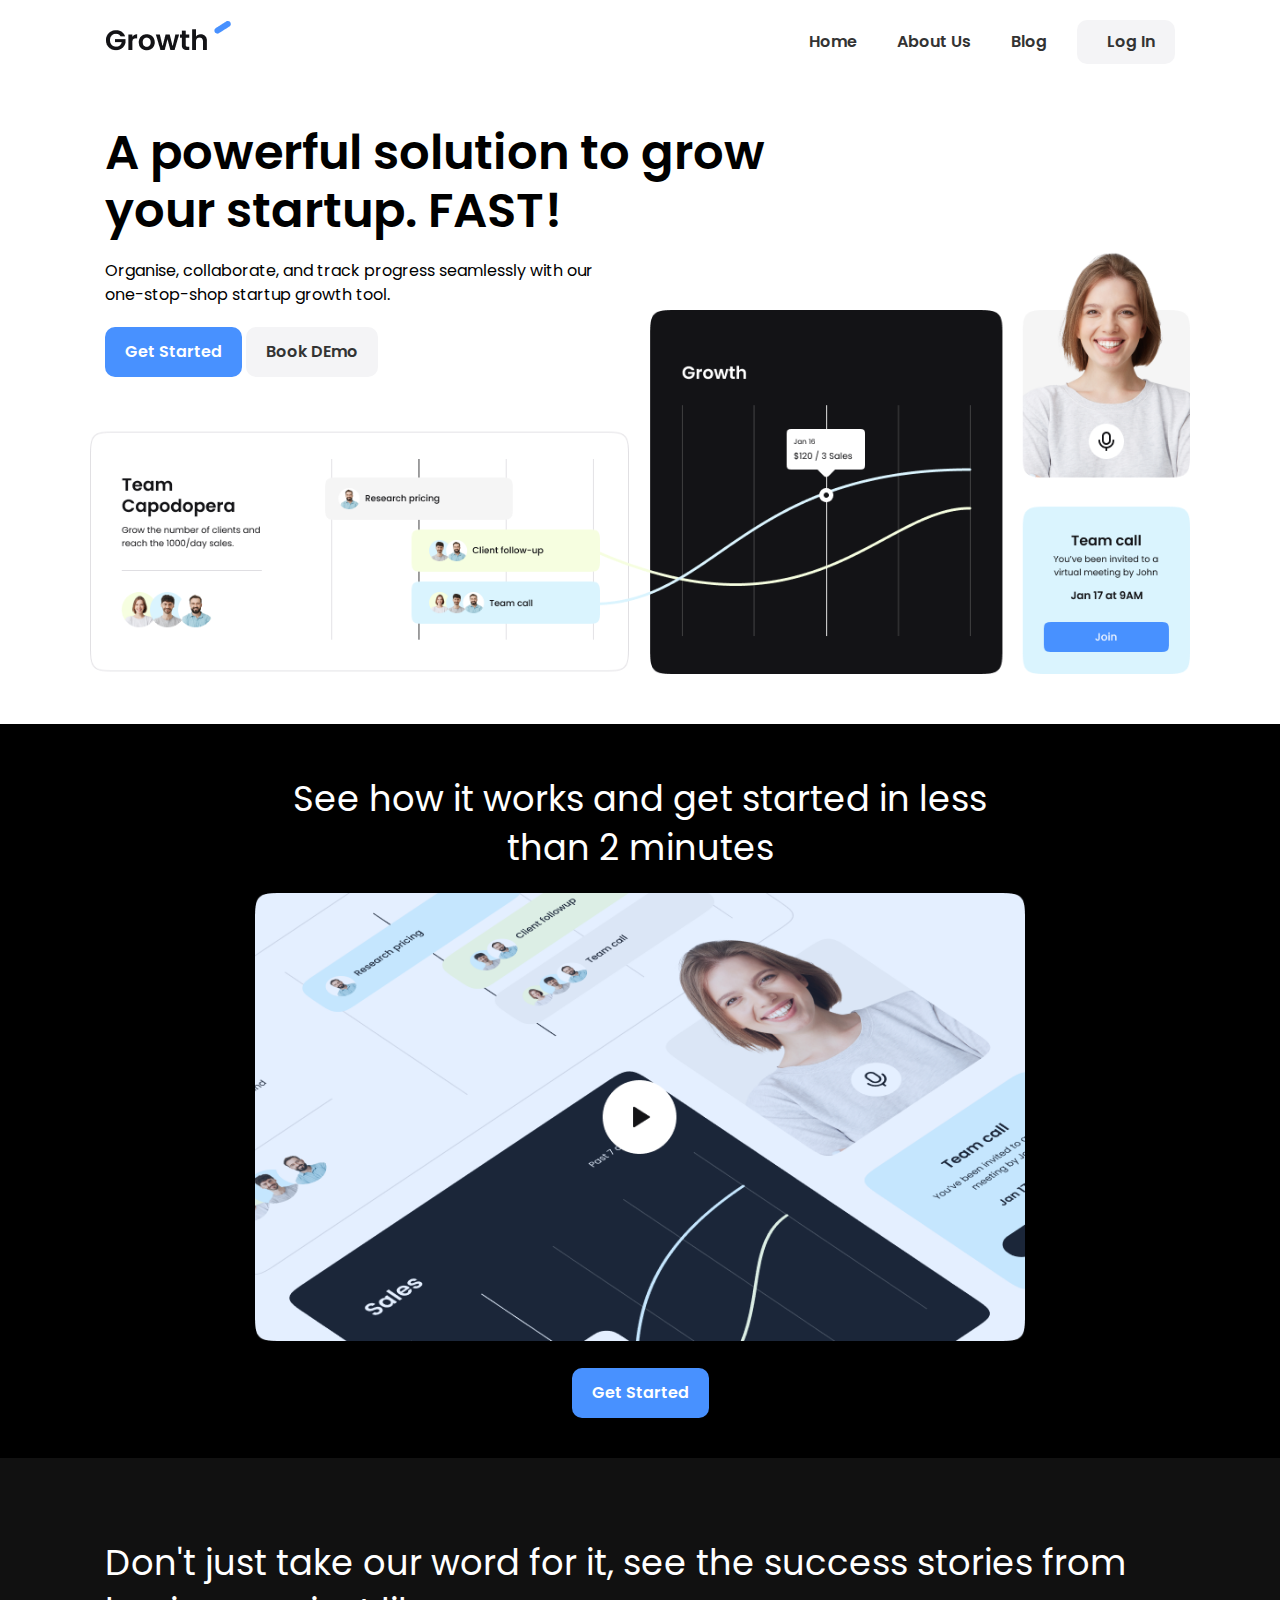
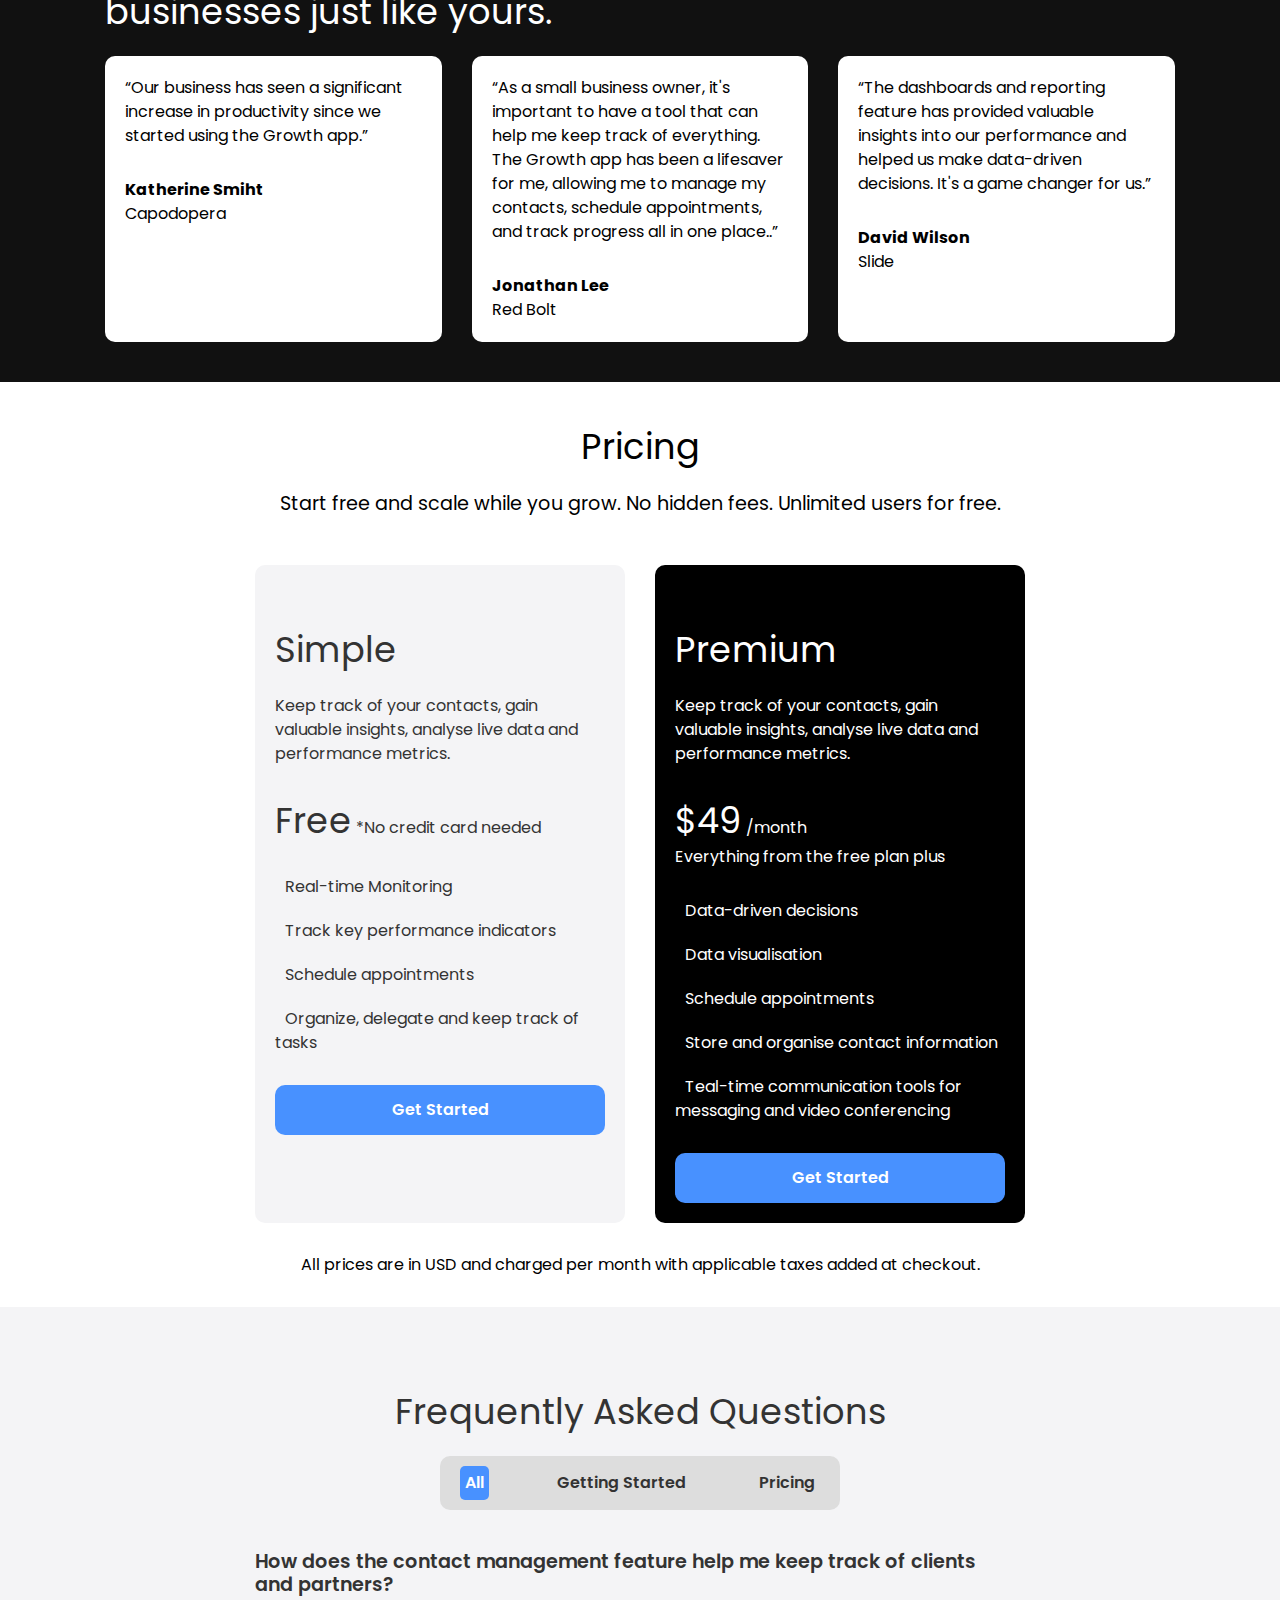
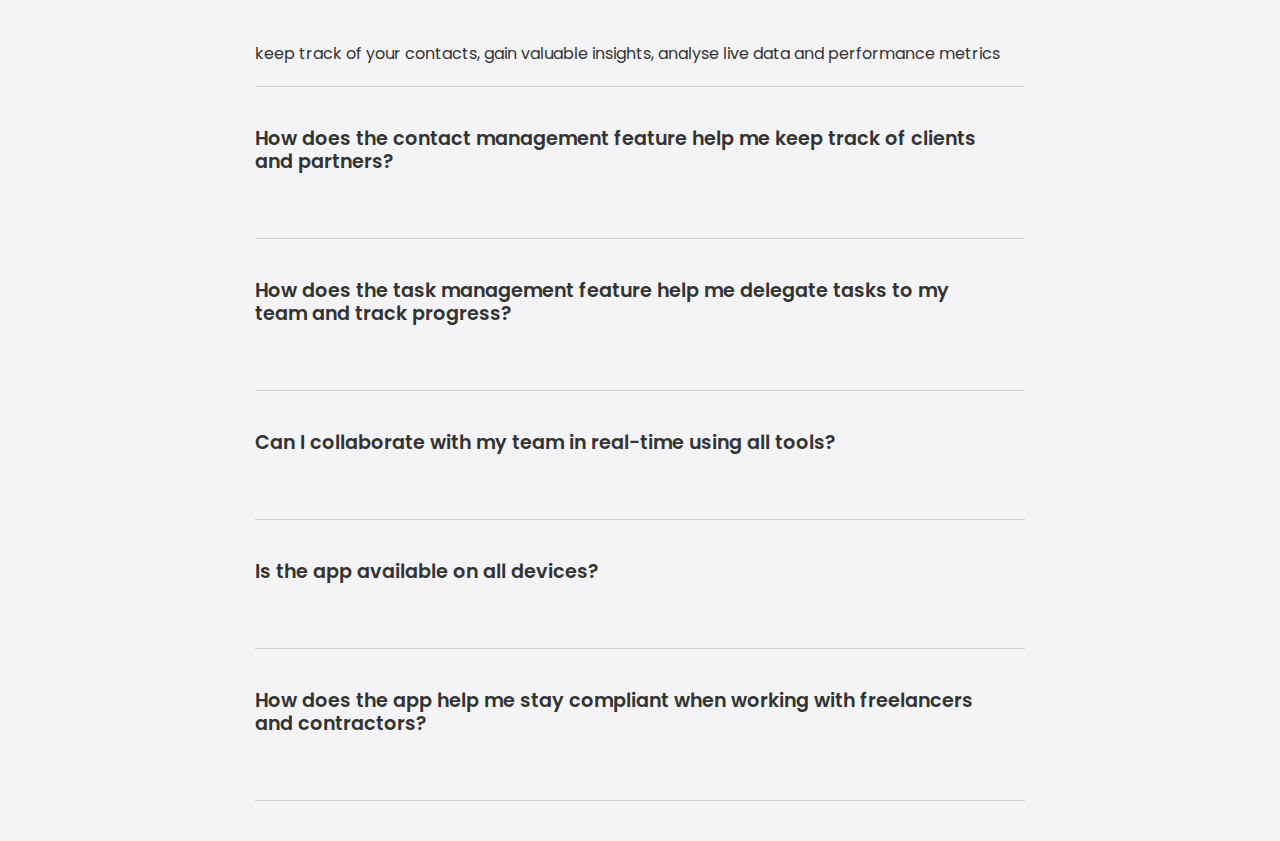
==== index.html @ cf457ae7 "did add FAQ sectin" ====
<!DOCTYPE html>
<html lang="en">
<head>
    <meta charset="UTF-8">
    <meta name="viewport" content="width=device-width, initial-scale=1.0">
    <title>Growth App</title>
    <link rel="preconnect" href="https://fonts.googleapis.com">
<link rel="preconnect" href="https://fonts.gstatic.com" crossorigin>
<link href="https://fonts.googleapis.com/css2?family=Poppins:ital,wght@0,100;0,200;0,
300;0,400;0,500;0,600;0,700;0,800;0,900;1,100;1,200;1,300;1,400;1,500;1,600;1,700;1,
800;1,900&display=swap" rel="stylesheet">
<link rel="stylesheet" href="https://cdnjs.cloudflare.com/ajax/libs/font-awesome/6.6.0/css/all.min.css"
 integrity="sha512-Kc323vGBEqzTmouAECnVceyQqyqdsSiqLQISBL29aUW4U/M7pSPA/gEUZQqv1cwx4OnYxTxve5UMg5GT6L4JJg
 ==" crossorigin="anonymous" referrerpolicy="no-referrer" />
    <link rel="stylesheet" href="css/style.css">
    <link rel="shortcut icon" href="images/favicon.ico" type="image/x-icon"/>
</head>
<body>
    <nav class="navbar">
        <div class="container">
            <div class="logo">
                <a href="index.html">
                    <img src="images/logo.png" alt="logo"/>
                </a>
            </div>
            <main class="main-menu">
                <ul>
                    <li>
                        <a href="index.html">Home</a>
                    </li>
                    <li>
                        <a href="#">About Us</a>
                    </li>
                    <li>
                        <a href="#">Blog</a>
                    </li>
                    <li>
                        <a class="btn" href="#">
                        <i class="fas fa-user"></i>Log In
                    </a>
                    </li>
                </ul>
            </main>
        </div>
    </nav>

    <!-- Hero -->

    <section class="hero">
        <div class="container">
            <div class="hero-content">
                <h1 class="hero-heading text-xxl">
                    A powerful solution to grow your startup. FAST!
                </h1>
                <p class="hero-text">
                    Organise, collaborate, and track progress seamlessly 
                    with our one-stop-shop startup growth tool.
                </p>

                <div class="hero-buttons">
                    <a href="#" class="btn btn-primary">Get Started</a>
                    <a href="#" class="btn "> <i class="fas fa-laptop"></i>Book DEmo</a>

                </div>
            </div>
        </div>
    </section>

    <!-- Video section -->

    <section class="video bg-black">
        <div class="container-sm">
            <h2 class="video-heading text-xl text-center">
                See how it works and get started in less than
                2 minutes
            </h2>
            <div class="video-content">
                <a href="#">
                    <img src="images/video-preview.png" alt="video"
                    class="video-preview"/>
                </a>
                <a href="#" class="a btn btn-primary">Get Started</a>
            </div>
        </div>
    </section>

    <!--testimonials  -->

    <section class="testimonials bg-dark">
        <div class="container">
            <h3 class="testimonials-heading text-xl">
                Don't just take our word for it, see the success 
                 stories from businesses just like yours.
            </h3>

            <div class="testimonials-grid">
                <div class="card">
                    <p>
                        “Our business has seen a significant increase in
                         productivity since we started using the Growth app.”
                    </p>

                    <p>Katherine Smiht</p>
                    <p>Capodopera</p>
                </div>
                <div class="card">
                    <p>
                        “As a small business owner, it's important to have a tool that
                         can help me keep track of everything. The Growth app has been 
                         a lifesaver for me, allowing me to manage my contacts, schedule
                          appointments, and track progress all in one place..”
                    </p>

                    <p>Jonathan Lee</p>
                    <p>Red Bolt</p>
                </div>
                <div class="card">
                    <p>
                        “The dashboards and reporting feature has provided valuable insights 
                        into our performance and helped us make data-driven decisions. It's a
                         game changer for us.”
                    </p>

                    <p>David Wilson</p>
                    <p>Slide</p>
                </div>

            </div>


        </div>
    </section>

    <!-- Pricing section -->

    <section class="pricing">
        <div class="container-sm">
            <h3 class="pricing-heading text-xl text-center">
                Pricing
            </h3>
            <p class="pricing-subheading text-md text-center">
                Start free and scale while you grow. No hidden fees.
                 Unlimited users for free.
            </p>
            <div class="pricing-grid">
                <!-- pricing 1 -->
                 <div class="card bg-light">
                    <div class="pricing-card-header">
                        <h4 class="pricing-heading text-xl">
                            Simple
                        </h4>
                        <p class="pricing-card-subheading">
                            Keep track of your contacts, gain 
                            valuable insights, analyse live data 
                            and performance metrics.
                        </p>
                        <p class="pricing-card-price">
                            <span class="text-xl">Free</span>
                            *No credit card needed
                        </p>

                    </div>

                    <div class="pricing-card-body">
                        <ul>
                            <li>
                                <i class="fas fa-check"></i>
                                Real-time Monitoring
                            </li>
                            <li>
                                <i class="fas fa-check"></i>
                                Track key performance indicators                            </li>
                            <li>
                                <i class="fas fa-check"></i>
                                Schedule appointments                            </li>
                            <li>
                                <i class="fas fa-check"></i>
                                Organize, delegate and keep track of tasks                            </li>
                        
                        </ul>
                        <a href="#" class="btn btn-primary btn-block">
                            Get Started
                        </a>
                    </div>


                 </div>

                 <!-- pricing 2 -->

                 <div class="card bg-black">
                    <div class="pricing-card-header">
                        <h4 class="pricing-heading text-xl">
                            Premium
                        </h4>
                        <p class="pricing-card-subheading">
                            Keep track of your contacts, gain 
                            valuable insights, analyse live data 
                            and performance metrics.
                        </p>
                        <p class="pricing-card-price">
                            <span class="text-xl">$49</span>
                            /month
                        </p>

                    </div>

                    <div class="pricing-card-body">
                        <p>Everything from the free plan plus</p>
                        <ul>
                            <li>
                                <i class="fas fa-check"></i>
                                Data-driven decisions
                            </li>
                            <li>
                                <i class="fas fa-check"></i>
                                Data visualisation
                            <li>
                                <i class="fas fa-check"></i>
                                Schedule appointments
                            </li>
                            <li>
                                <i class="fas fa-check"></i>
                                Store and organise contact information  
                            </li>    
                            <li>
                                <i class="fas fa-check"></i>
                                Teal-time communication tools for messaging 
                                and video conferencing        
                            </li>                   
                        </ul>
                        <a href="#" class="btn btn-primary btn-block">
                            Get Started
                        </a>
                    </div>


                 </div>


            </div>
            <p class="pricing-footer text-center">
                All prices are in USD and charged per month with 
                applicable taxes added at checkout.
            </p>
        </div>
    </section>

    <!-- FAQ -->
     <section class="faq bg-light">
        <div class="container-sm">
            <h3 class="text-xl text-center">
                Frequently Asked Questions
            </h3>
            <ul class="faq-menu">
                <li class="active">All</li>
                <li>Getting Started</li>
                <li>Pricing</li>
            </ul>
            <div class="faq-content">
                <div class="faq-group">
                    <div class="faq-group-header">
                        <h4 class="text-md">
                            How does the contact management feature help
                            me keep track of clients and partners?
                        </h4>
                        <i class="fas fa-minus"></i>
                    </div>
                    <div class="faq-group-body open">
                        <p>
                            keep track of your contacts, gain valuable insights, analyse
                            live data and performance metrics
                        </p>
                    </div>  
                </div>

            
                </div>

                <div class="faq-group">
                    <div class="faq-group-header">
                        <h4 class="text-md">
                            How does the contact management feature help
                            me keep track of clients and partners?
                        </h4>
                        <i class="fas fa-plus"></i>
                    </div>
                    <div class="faq-group-body">
                        <p>
                            Lorem, ipsum dolor sit amet consectetur adipisicing elit. Ad
                            culpa enim blanditiis rem ipsum aliquam, unde iste fugit
                            praesentium eos?
                        </p>
                    </div>  
                </div>

                <div class="faq-group">
                    <div class="faq-group-header">
                        <h4 class="text-md">
                            How does the task management feature help me delegate tasks to my team
                             and track progress?
                        </h4>
                        <i class="fas fa-plus"></i>
                    </div>
                    <div class="faq-group-body">
                        <p>
                            Lorem ipsum dolor sit amet, consectetur adipisicing elit.
                            Incidunt, a! Quaerat, voluptatum. Animi molestias ex quasi
                            explicabo minima perferendis commodi.
                        </p>
                    </div>  
                </div>

                <div class="faq-group">
                    <div class="faq-group-header">
                        <h4 class="text-md">
                            Can I collaborate with my team in real-time using all tools?
                        </h4>
                        <i class="fas fa-plus"></i>
                    </div>
                    <div class="faq-group-body">
                        <p>
                            Lorem, ipsum dolor sit amet consectetur adipisicing elit.
                            Obcaecati doloremque assumenda aut dolorem recusandae quibusdam
                            aliquid. Repellat animi quam vitae.
                        </p>
                    </div>  
                </div>

                <div class="faq-group">
                    <div class="faq-group-header">
                      <h4 class="text-md">Is the app available on all devices?</h4>
                      <i class="fas fa-plus"></i>
                    </div>
                    <div class="faq-group-body">
                      <p>
                        Lorem, ipsum dolor sit amet consectetur adipisicing elit.
                        Obcaecati doloremque assumenda aut dolorem recusandae quibusdam
                        aliquid. Repellat animi quam vitae.
                      </p>
                    </div>
                  </div>

                  <div class="faq-group">
                    <div class="faq-group-header">
                      <h4 class="text-md">
                        How does the app help me stay compliant when working with
                        freelancers and contractors?
                      </h4>
                      <i class="fas fa-plus"></i>
                    </div>
                    <div class="faq-group-body">
                      <p>
                        Lorem, ipsum dolor sit amet consectetur adipisicing elit.
                        Obcaecati doloremque assumenda aut dolorem recusandae quibusdam
                        aliquid. Repellat animi quam vitae.
                      </p>
                    </div>
                  </div>
            </div>
        </div>
     </section>




    <script src="js/main.js"></script>
    
</body>
</html>
---- css/style.css ----
*{
    box-sizing: border-box;
    margin: 0;
    padding: 0;
}

:root{
    --primary-color: #4891ff;
    --light-color:#f4f4f6;
    --dark-color:#111;
}

body{
    font-family: 'Poppins', sans-serif;
    font-size: 16px;
    line-height: 1.5;
    background: #fff;

}

a{
    text-decoration: none;
    color: #333;
}

ul{
    list-style: none;
}

img{
    max-width: 100%;
}

/* navbar */

.navbar{
    background: #fff;
    padding: 20px ;
}

.navbar .container{
    display: flex;
    justify-content: space-between;
    align-items: center;
}

.navbar .main-menu ul{
    display: flex;
}

.navbar ul li a{
    padding: 10px 20px;
    display: block;
    font-weight: 600;
    transition: 0.5s;
}

.navbar ul li a:hover{
    color:var(--primary-color);

}

.navbar ul li a i{
    margin-right:10px ;
}

.navbar ul li:last-child a{
    margin-left:10px ;
}

/* hero */

.hero{
    margin-bottom: 50px;
}

.hero .container{
    background:url('../images/hero-bg.png') no-repeat;
    background-size: contain;
    background-position: center bottom;
    height: 550px;
}

.hero .hero-content{
    width: 70%;
}

.hero .hero-text{
    width: 70%;
    margin-bottom: 20px;
}

/* video section */

.video{
    padding: 10px 0 40px;
}

.video-content{
    display: flex;
    flex-direction: column;
    align-items: center;

}

.video-preview{
    margin-bottom: 20px;
}

/* testimonials */

.testimonials{
    padding: 40px 0; 
}

.testimoinals .testimoinals-heading{
    width: 700px;
    margin: 40px;
}

.testimonials-grid{
    display: grid;
    grid-template-columns: repeat(3, 1fr);
    gap: 30px;
}

.testimonials .card p:nth-child(2){
    margin-top: 30px;
    font-weight: bold;
}


/* Pricing   */

.pricing-grid{
    display: grid;
    grid-template-columns: repeat(2, 1fr);
    margin-top: 50px;
    gap: 30px;
}

.pricing .pricing-card-subheading{
    margin-bottom:30px;
}

.price .price-card-price{
    margin-bottom: 30px;
    padding: 20px ;
    border-bottom: 1px solid #ccc;

}

.pricing ul{
    margin: 30px 0;
}

.pricing li{
    margin-bottom:20px ;

}

.pricing ul li i{
    margin-right: 10px;
}

.pricing-footer{
    margin: 30px 0;
}


/* FAQ */

.faq{
    padding: 40px 0;
}

.faq-group{
    border-bottom: 1px solid #ccc;
    padding-bottom: 20px;
}

.faq-group .faq-group-header{
    padding: 20px 0;
    margin-bottom: 15px;
    position: relative;
}

.faq-group .faq-group-header h4{
    font-weight: 600;
    width: 95%;
    
}

.faq-group .faq-group-header i{
    position:absolute;
    right: 0;
    top: 35px;
    font-size:1.3rem;
    cursor: pointer;
}

.faq .faq-group .faq-group-body{
    display: none;
}

.faq .faq-group .faq-group-body.open{
    display: block;
}
.faq ul.faq-menu{
    max-width: 400px;
    margin: auto;
    display: flex;
    justify-content: space-between;
    align-items: center;
    background: #ddd;
    padding: 10px 20px;
    border-radius: 10px;
    font-weight: 600;
    cursor: pointer;

}

.faq ul.faq-menu li{
    padding: 10px 20px;
    border-radius: 5px;
    padding: 5px;
    text-align: center;
}

.faq ul.faq-menu li.active{
    background: var(--primary-color);
    color: #fff;
}





/* Utility classes */

.container{
    max-width: 1100px;
    margin: 0 auto;
    padding:0 15px ;
}

.container-sm {
    max-width: 800px;
    margin: 0 auto;
    padding:0 15px ;
}

/* card */

.card{
    background: #fff;
    color:#000;
    border-radius: 10px;
    padding: 20px;
}

/* Buttons */

.btn{
    display: inline-block;
    padding: 13px 20px;
    background: var(--light-color);
    color: #333;
    font-weight: 600;
    text-decoration: none;
    border-radius:10px;
    text-align: center;
    cursor: pointer;
    transition: 0.5s;
} 

.btn:hover{
    opacity: 0.8;
}

.btn-primary{
    background: var(--primary-color);
    color: #fff;

}

.btn-dark{
    background: var(--dark-color);
    color: #fff;
}

.btn-block{
    display: block;
    width: 100%;
}

/* text classes */

.text-xxl{
    font-size: 3rem;
    line-height: 1.2;
    font-weight: 600;
margin: 40px 0 20px;

}

.text-xl{
    font-size: 2.2rem;
    line-height: 1.4;
    font-weight: normal;
margin: 40px 0 20px;

}

.text-lg{
    font-size: 1.8rem;
    line-height: 1.2;
    font-weight: normal;
margin: 30px 0 20px;
}

.text-md{
    font-size: 1.2rem;
    line-height: 1.2;
    font-weight: normal;
    margin: 20px 0 10px;
}

.text-sm{
    font-size: 0.9rem;
    line-height: 1.4;
    font-weight: normal;
    margin: 10px 0 5px;
}

.text-center{
    text-align: center;
}

/* backgournd */

.bg-primary{
    background: var(--primary-color);
    color: #fff;

}

.bg-light{
    background: var(--light-color);
    color: #333;
    
}

.bg-dark{
    background: var(--dark-color);
    color: #fff;
    
}

.bg-black{
    background: #000;
    color: #fff;
    
}
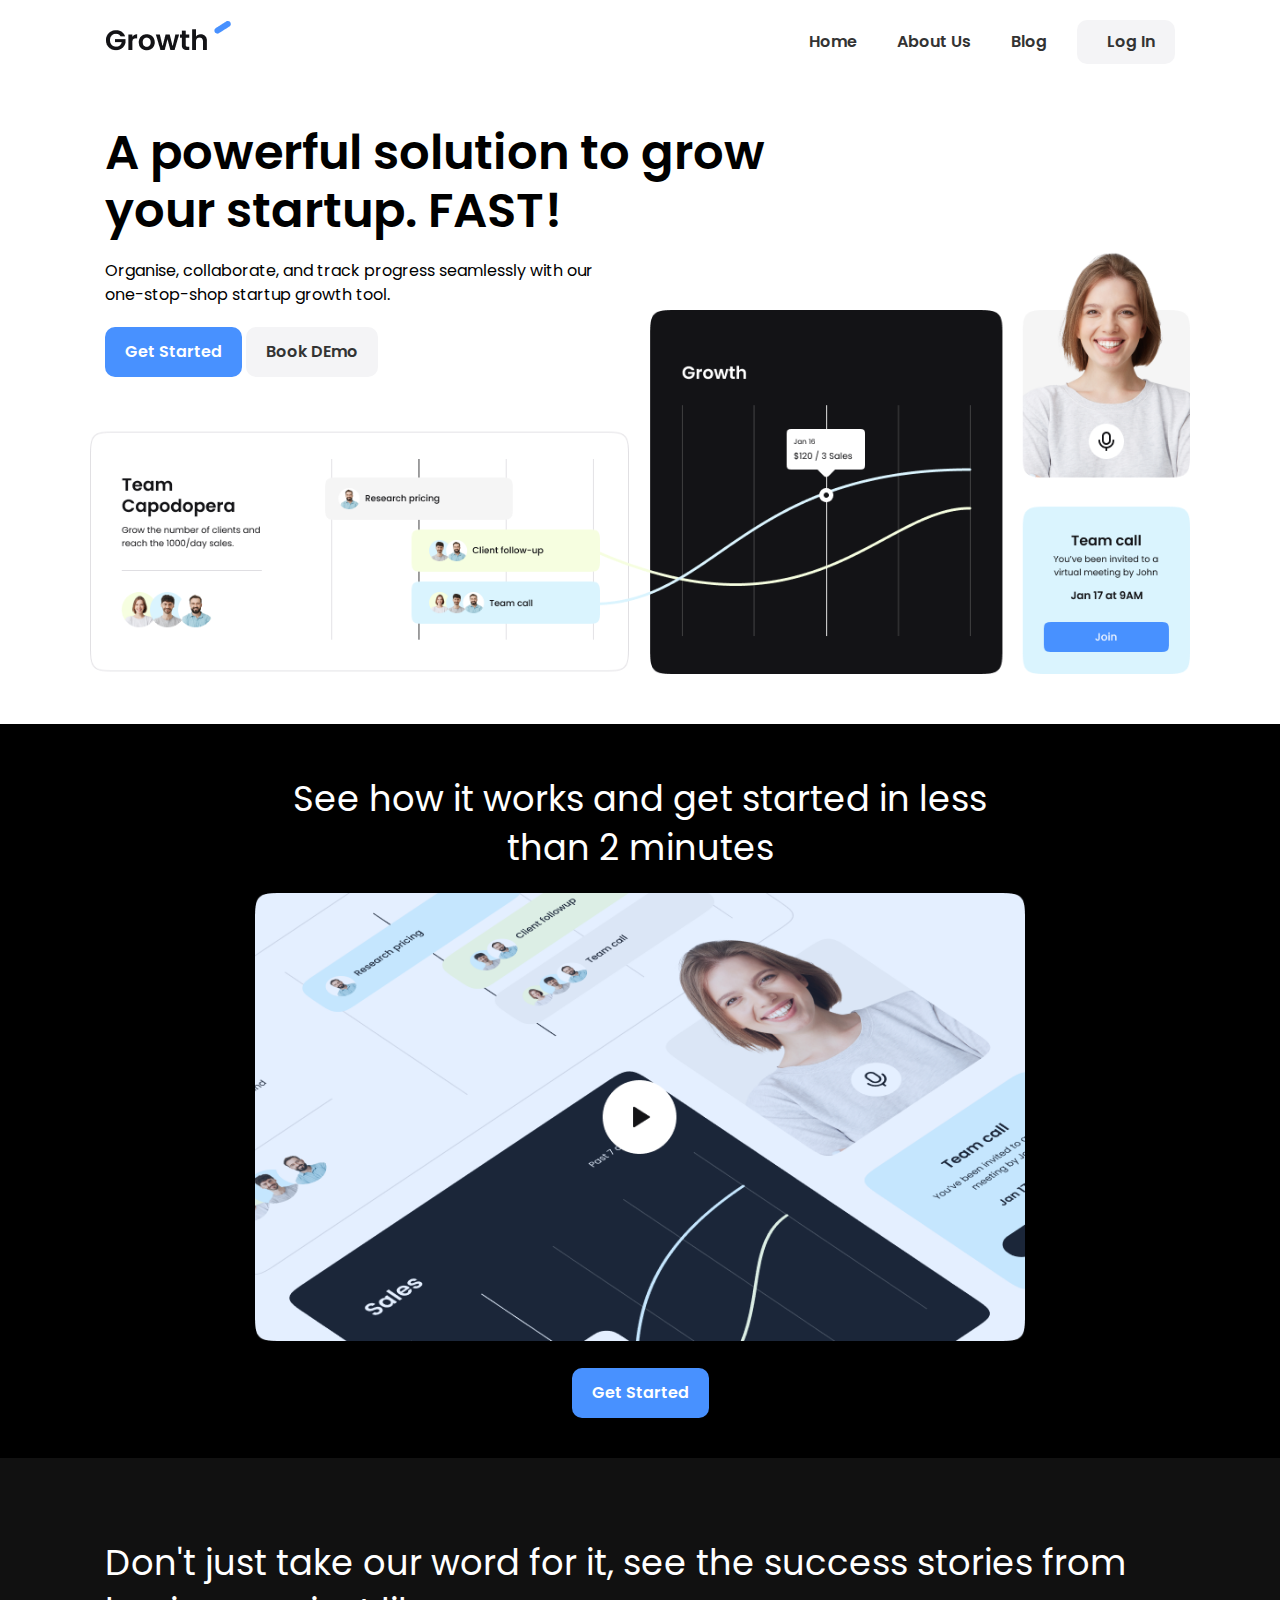
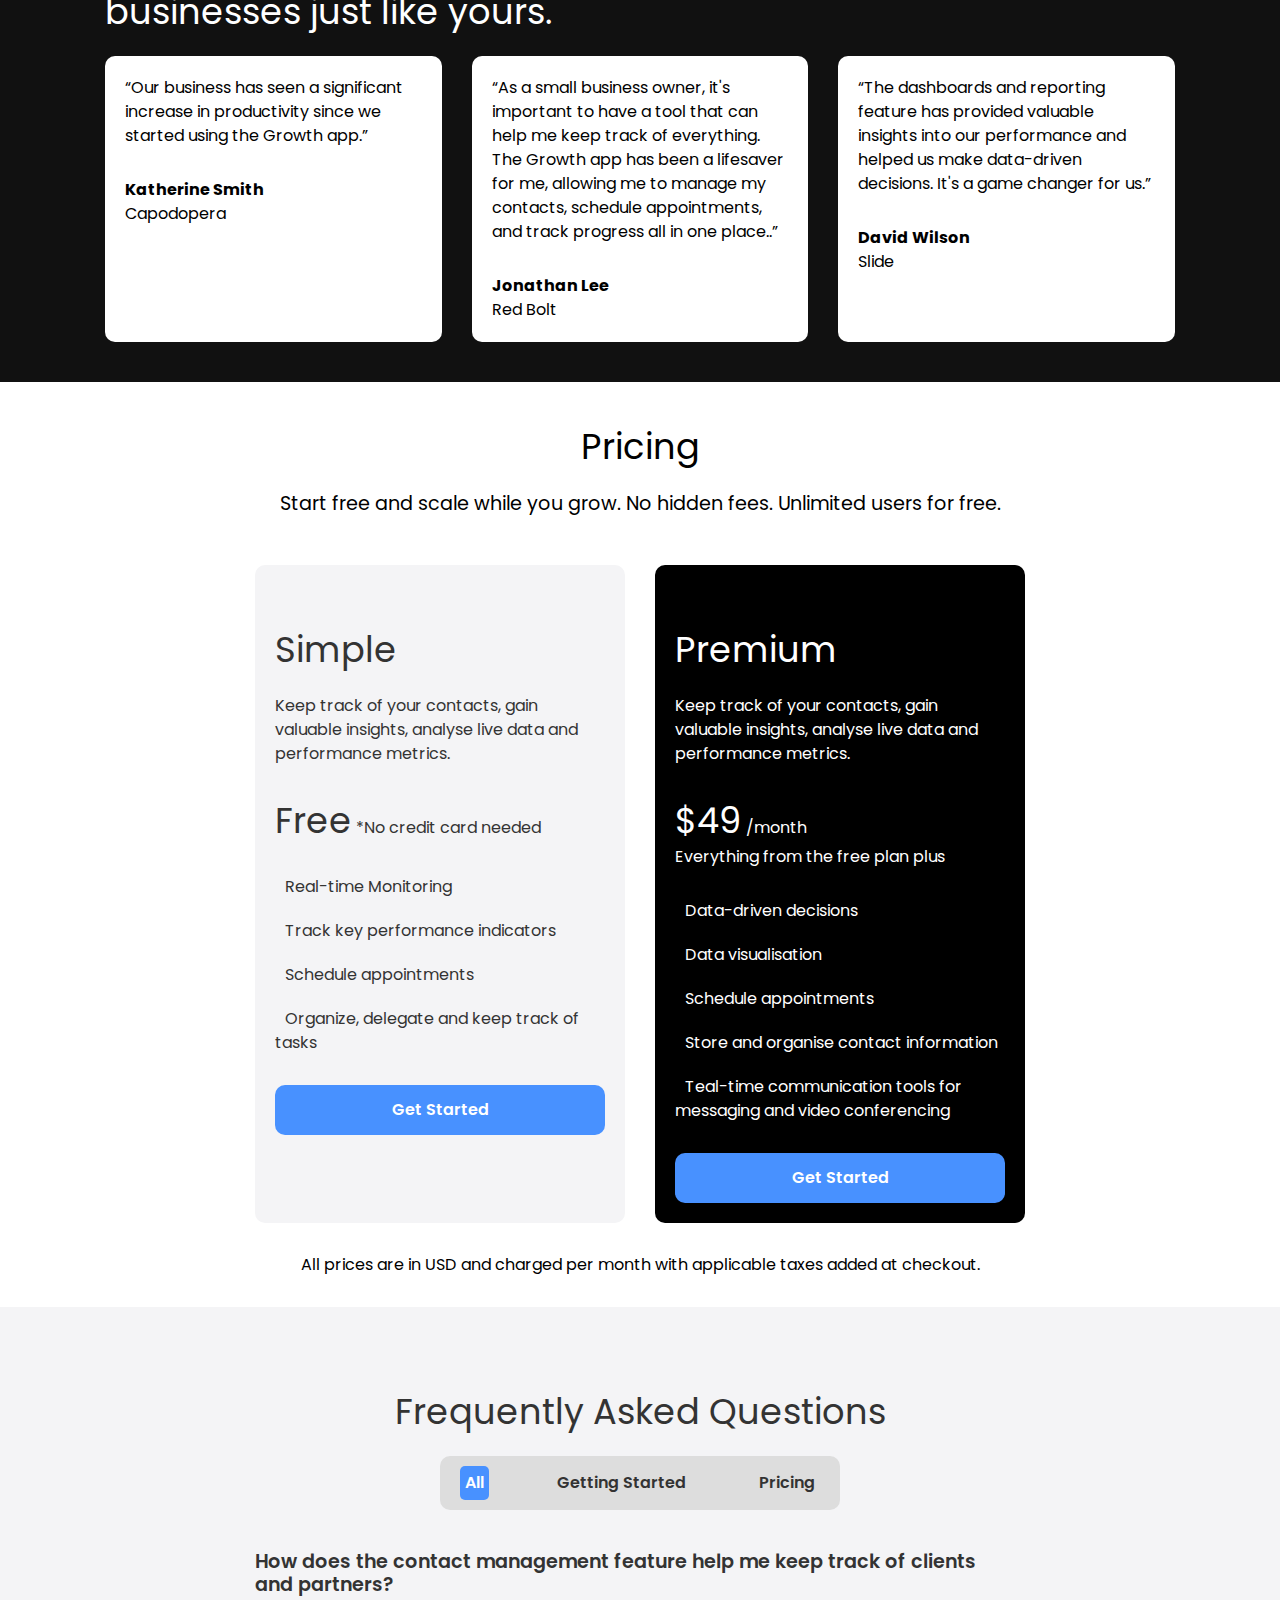
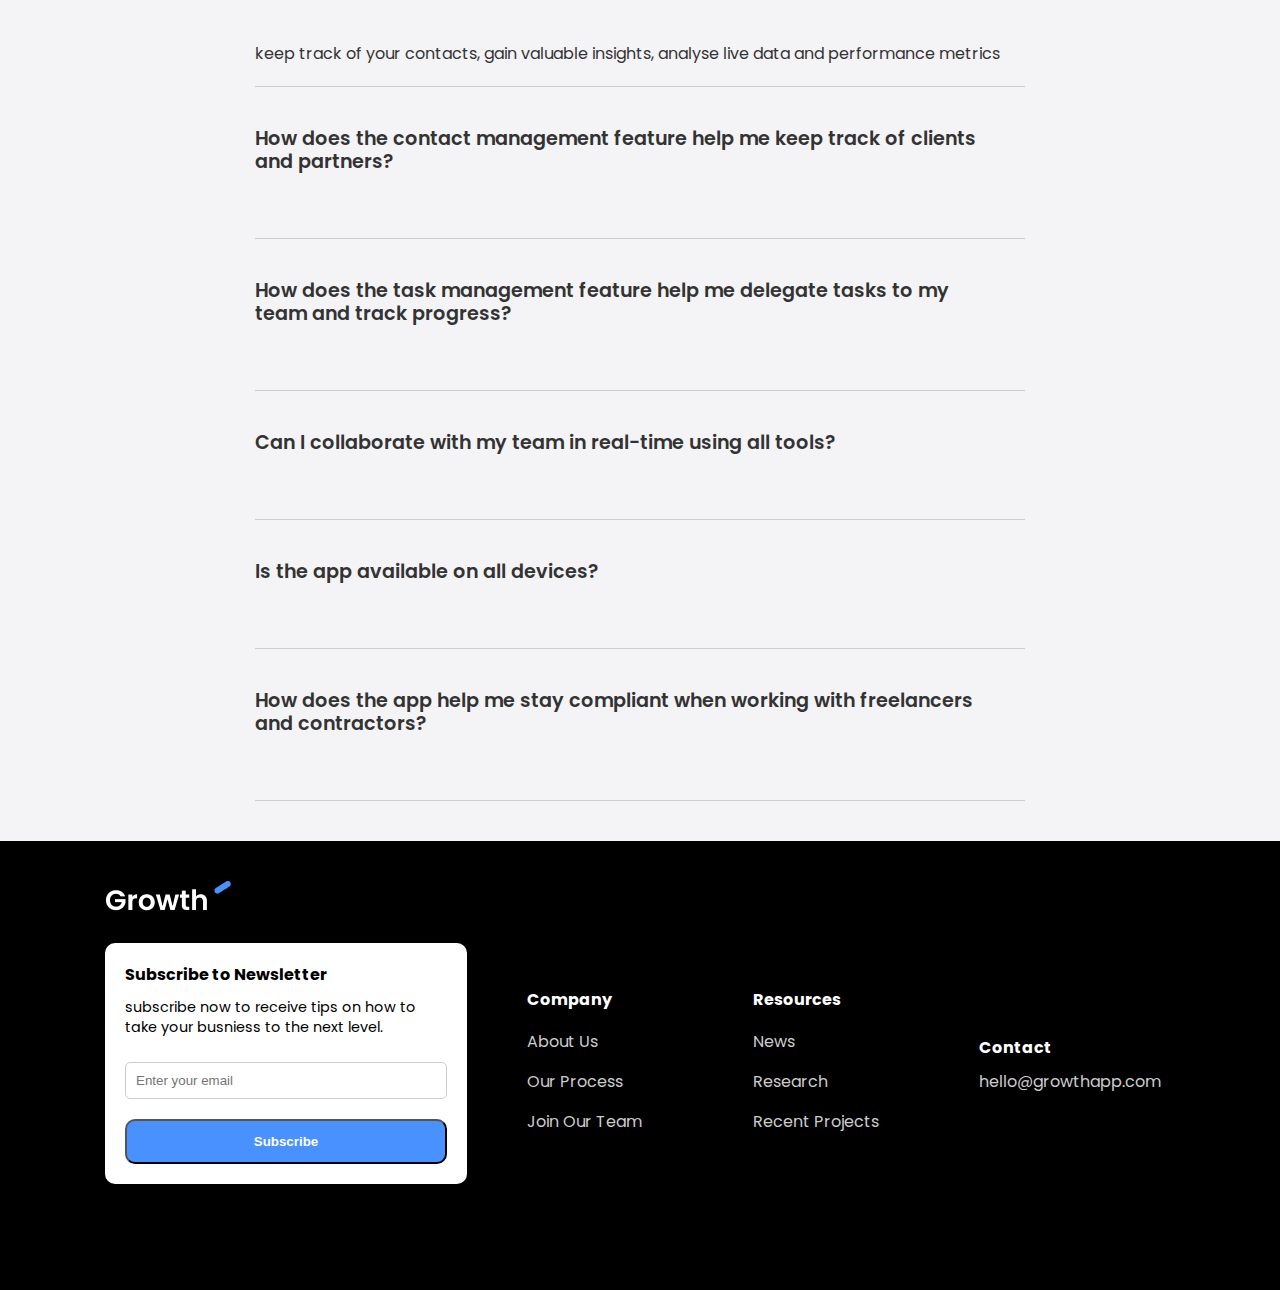
==== commit eff72743: "complte the remaining work after FAQ section also solve previous error" ====
--- a/index.html
+++ b/index.html
@@ -23,7 +23,7 @@
                     <img src="images/logo.png" alt="logo"/>
                 </a>
             </div>
-            <main class="main-menu">
+            <div class="main-menu">
                 <ul>
                     <li>
                         <a href="index.html">Home</a>
@@ -40,7 +40,31 @@
                     </a>
                     </li>
                 </ul>
-            </main>
+            </div>
+            <!-- Hamburger button -->
+             <button class="hamburger-button">
+                <div class="hamburger-line"></div>
+                <div class="hamburger-line"></div>
+                <div class="hamburger-line"></div>
+             </button>
+             <div class="mobile-menu">
+                <ul>
+                    <li>
+                        <a href="index.html">Home</a>
+                    </li>
+                    <li>
+                        <a href="#">About Us</a>
+                    </li>
+                    <li>
+                        <a href="#">Blog</a>
+                    </li>
+                    <li>
+                        <a class="btn" href="#">
+                        <i class="fas fa-user"></i>Log In
+                    </a>
+                    </li>
+                </ul>
+             </div>
         </div>
     </nav>
 
@@ -100,7 +124,7 @@
                          productivity since we started using the Growth app.”
                     </p>
 
-                    <p>Katherine Smiht</p>
+                    <p>Katherine Smith</p>
                     <p>Capodopera</p>
                 </div>
                 <div class="card">
@@ -361,6 +385,56 @@
         </div>
      </section>
 
+     <!-- footer -->
+
+     <footer class="footer bg-black">
+        <div class="container">
+            <div class="footer-grid">
+                <div>
+                    <a href="index.html">
+                        <img src="images/logo-white.png" alt="logo">
+                    </a>
+                    <div class="card">
+                        <h4>Subscribe to Newsletter</h4>
+                        <p class="text-sm">
+                            subscribe now to receive tips on how to take your busniess 
+                            to the next level.
+                        </p>
+                        <form>
+                            <input type="email" id="email" placeholder="Enter your email">
+                            <button type="submit" class="btn btn-primary btn-block">Subscribe    
+                            </button>
+                        </form>
+                    </div>
+                    <i class="fab fa-linkedin"></i>
+                    <i class="fab fa-twitter"></i>
+                </div>
+                <div>
+                    <h4>Company</h4>
+                    <ul>
+                        <li><a href="#">About Us</a></li>    
+                        <li><a href="#">Our Process</a></li>    
+                        <li><a href="#">Join Our Team</a></li>    
+                    </ul>
+                </div>
+                <div>
+                    <h4>Resources</h4>
+                    <ul>
+                        <li><a href="#">News</a></li>    
+                        <li><a href="#">Research</a></li>    
+                        <li><a href="#">Recent Projects</a></li>    
+                    </ul>
+                </div>
+                <div>
+                    <h4>Contact</h4>
+                    <ul>
+                        <a href="#">hello@growthapp.com</a>
+                    </ul>
+                </div>
+            </div>
+        </div>
+     </footer>
+
 
 
 
--- a/css/style.css
+++ b/css/style.css
@@ -15,6 +15,7 @@
     font-size: 16px;
     line-height: 1.5;
     background: #fff;
+    overflow-x: hidden;
 
 }
 
@@ -113,7 +114,7 @@
     padding: 40px 0; 
 }
 
-.testimoinals .testimoinals-heading{
+.testimoninals .testimoninals-heading{
     width: 700px;
     margin: 40px;
 }
@@ -231,6 +232,53 @@
     background: var(--primary-color);
     color: #fff;
 }
+
+/* footer */
+
+.footer{
+    padding: 40px 0;
+}
+
+.footer h4{
+    margin-bottom: 10px;
+}
+
+.footer ul li{
+    line-height: 2.5;
+
+}
+
+.footer a{
+    color: #ccc;
+
+}
+
+.footer i{
+    font-size: 1.5rem;
+    margin-right: 10px;
+}
+
+.footer-grid{
+    display: grid;
+    grid-template-columns: 2fr 1fr 1fr 1fr ;
+    gap: 30px;
+    justify-content: center;
+    align-items: center;
+    
+}
+
+.footer .card{
+    margin: 20px 30px 30px 0 ;
+}
+
+.footer input[type='email']{
+    width: 100%;
+    padding: 10px;
+    border: 1px solid #ccc;
+    border-radius: 5px;
+    margin: 20px 0;
+}
+
 
 
 
@@ -363,3 +411,141 @@
     
 }
 
+/* Hmaburger button */
+
+.hamburger-button{
+    display: none;
+    background: none;
+    border: none;
+    cursor: pointer;
+    padding: 10px;
+    z-index: 1000;
+
+}
+
+.hamburger-button .hamburger-line{
+    width: 30px;
+    height: 3px;
+    background: #333;
+    margin: 6px 0;
+
+}
+
+/* mobile menu */
+
+.mobile-menu{
+    position: fixed;
+    top: 0;
+    right: -300px;
+    width: 250px;
+    height: 100%;
+    z-index: 100;
+    background: #fff;
+    box-shadow: 0px 0px 10px rgba(0,0,0,0.2);
+    transition: right 0.3s ease-in-out;
+}
+
+.mobile-menu.active{
+    right: block;
+
+
+}
+
+.mobile-menu ul{
+    margin-top: 100px;
+    padding-right:10px;
+
+}
+
+.mobile-menu ul li{
+    margin: 10px 0;
+}
+
+.mobile-menu ul li a{
+    font-size: 20px;
+    transition: 0.3s;
+
+}
+
+/* media queries */
+
+@media(max-width: 960px){
+    .text-xxl{
+        font-size: 2.5rem;
+    }
+   
+
+}
+
+@media(max-width:670px){
+    .navbar .main-menu{
+        display: none;
+    }
+
+    .navbar .hamburger-button{
+        display: block;
+    }
+
+    .hero .container{
+        background: url('../images/hero-bg-mobile.png') no-repeat;
+        background-size: 350px;
+        background-position: bottom;
+        height: 770px;
+    }
+
+    .hero .hero-content, .hero .hero-text{
+        width: 100%;
+        text-align: center;
+        
+    }
+
+    .hero .hero-buttons .btn{
+        margin-bottom:10px;
+        display: block;
+        width: 100%;
+    }
+
+    .testimoinals .testimoinals-heading{
+        max-width: 100%;
+        text-align: center;
+    }
+
+    .testimoinals .testimoinals-grid,
+    .pricing .pricing-grid, .footer .footer-grid{
+        grid-template-columns: 1fr;
+    }
+
+    .footer .card{
+        margin-right: 0;
+
+    }
+
+    .footer .footer-grid > div {
+        text-align: center;
+    }
+
+    /* text */
+
+    .text-xl {
+        font-size: 1.9rem;
+    }
+
+    .text-lg{
+        font-size: 1.5rem;
+    }
+    .text-md{
+        font-size: 1.1rem;
+    }
+
+
+
+}
+
+@media(max-width:500px){
+    .text-xxl {
+        font-size: 2rem;
+    }
+
+
+}
+
